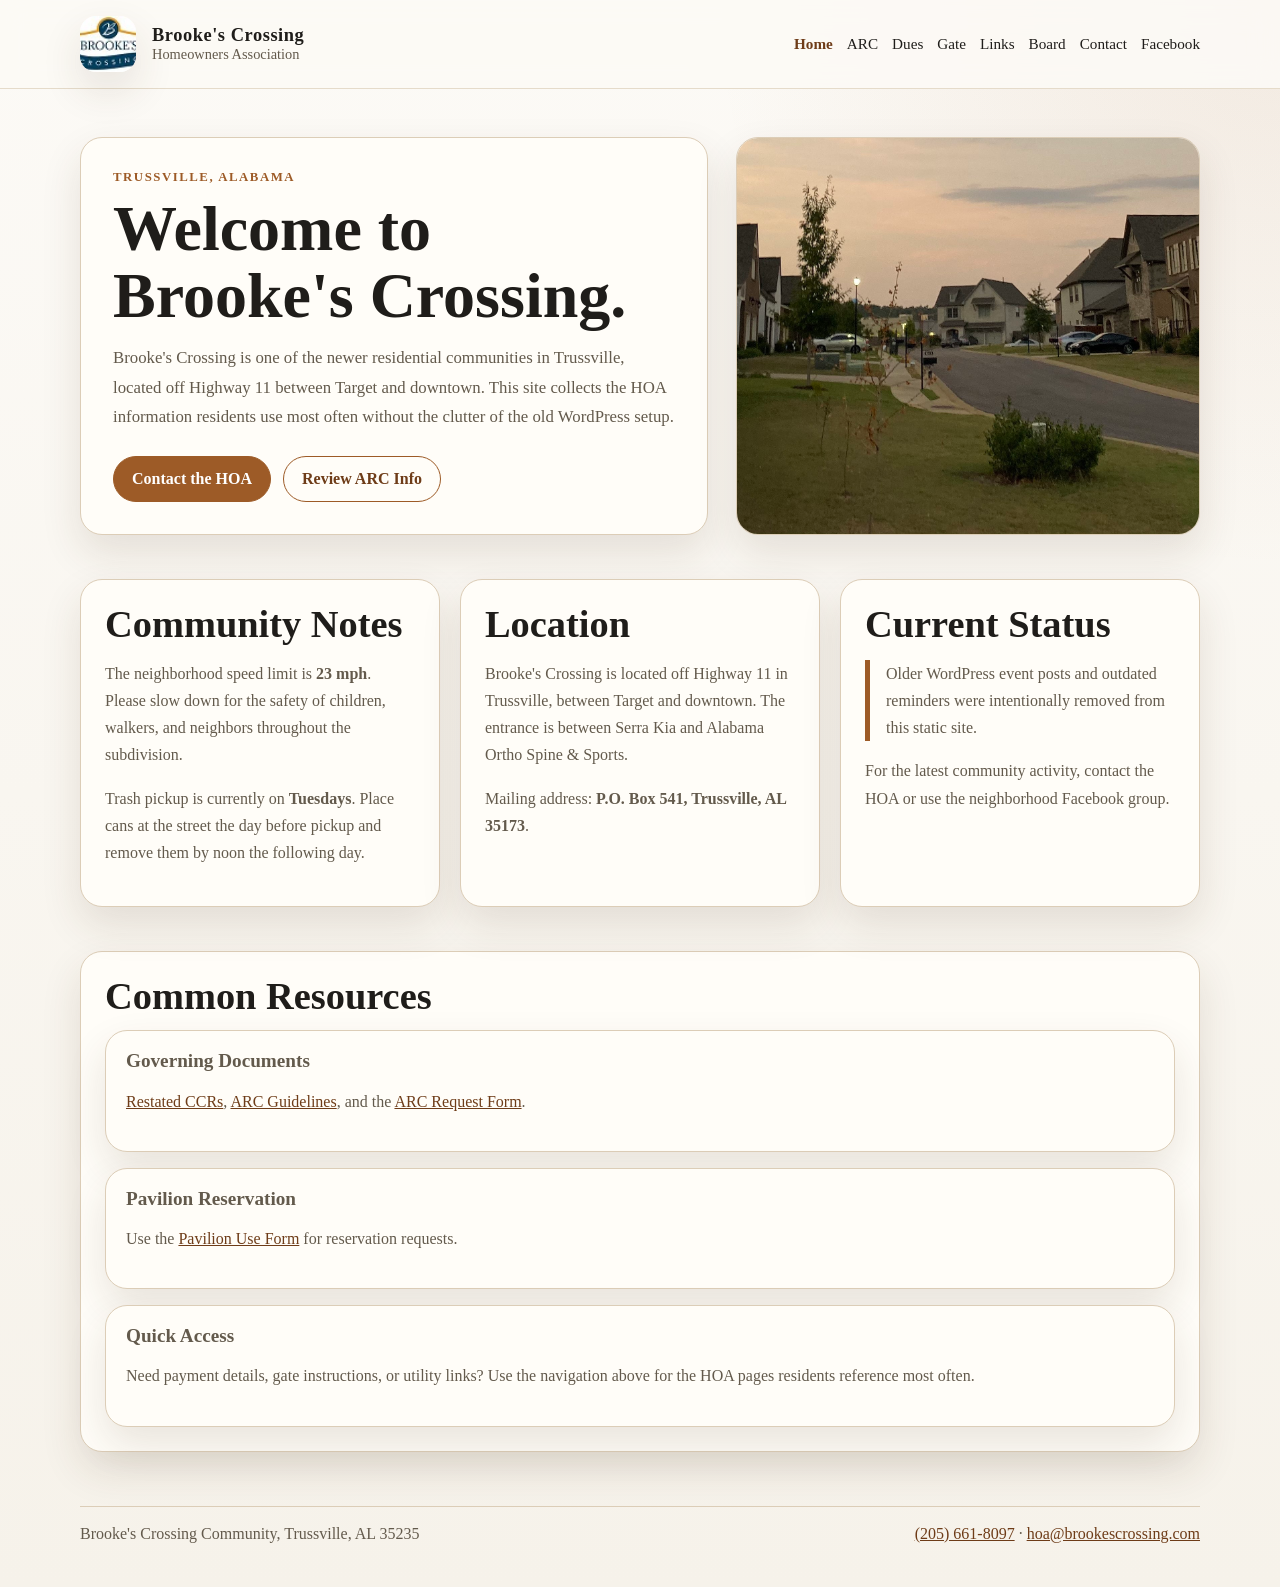
==== index.html @ 163efa64 ""Add new static site for Brooke's Crossing HOA with organized content for ARC, dues, gate, board, an" ====
<!doctype html>
<html lang="en">
  <head>
    <meta charset="utf-8">
    <meta name="viewport" content="width=device-width, initial-scale=1">
    <title>Brooke's Crossing HOA</title>
    <meta name="description" content="Brooke's Crossing Homeowners Association in Trussville, Alabama.">
    <link rel="stylesheet" href="/assets/site.css">
  </head>
  <body>
    <header class="site-header">
      <div class="shell">
        <a class="brand" href="/" aria-label="Brooke's Crossing home">
          <img class="brand-mark" src="/assets/images/logo-small.jpg" alt="Brooke's Crossing logo">
          <span class="brand-copy">
            <strong>Brooke's Crossing</strong>
            <span>Homeowners Association</span>
          </span>
        </a>
        <nav class="site-nav" aria-label="Primary">
          <a href="/" aria-current="page">Home</a>
          <a href="/about/arc/">ARC</a>
          <a href="/about/dues/">Dues</a>
          <a href="/about/gate/">Gate</a>
          <a href="/about/links/">Links</a>
          <a href="/board/">Board</a>
          <a href="/contact/">Contact</a>
          <a href="https://www.facebook.com/groups/brookescrossing/">Facebook</a>
        </nav>
      </div>
    </header>

    <main>
      <section class="hero">
        <div class="shell hero-grid">
          <div class="hero-copy">
            <p class="eyebrow">Trussville, Alabama</p>
            <h1>Welcome to Brooke's Crossing.</h1>
            <p class="lead">Brooke's Crossing is one of the newer residential communities in Trussville, located off Highway 11 between Target and downtown. This site collects the HOA information residents use most often without the clutter of the old WordPress setup.</p>
            <div class="button-row">
              <a class="button button-primary" href="/contact/">Contact the HOA</a>
              <a class="button button-secondary" href="/about/arc/">Review ARC Info</a>
            </div>
          </div>
          <div class="hero-image">
            <img src="/assets/images/hero.jpg" alt="Entrance view of Brooke's Crossing">
          </div>
        </div>
      </section>

      <section class="section">
        <div class="shell section-grid">
          <article class="panel">
            <h2>Community Notes</h2>
            <p>The neighborhood speed limit is <strong>23 mph</strong>. Please slow down for the safety of children, walkers, and neighbors throughout the subdivision.</p>
            <p>Trash pickup is currently on <strong>Tuesdays</strong>. Place cans at the street the day before pickup and remove them by noon the following day.</p>
          </article>
          <article class="panel">
            <h2>Location</h2>
            <p>Brooke's Crossing is located off Highway 11 in Trussville, between Target and downtown. The entrance is between Serra Kia and Alabama Ortho Spine &amp; Sports.</p>
            <p>Mailing address: <strong>P.O. Box 541, Trussville, AL 35173</strong>.</p>
          </article>
          <article class="panel">
            <h2>Current Status</h2>
            <p class="notice">Older WordPress event posts and outdated reminders were intentionally removed from this static site.</p>
            <p>For the latest community activity, contact the HOA or use the neighborhood Facebook group.</p>
          </article>
        </div>
      </section>

      <section class="section">
        <div class="shell">
          <article class="panel">
            <h2>Common Resources</h2>
            <ul class="resource-list">
              <li>
                <h3>Governing Documents</h3>
                <p><a href="/assets/files/ccrs.pdf">Restated CCRs</a>, <a href="/assets/files/arc-guidelines.pdf">ARC Guidelines</a>, and the <a href="/assets/files/arc-request-form.pdf">ARC Request Form</a>.</p>
              </li>
              <li>
                <h3>Pavilion Reservation</h3>
                <p>Use the <a href="/assets/files/pavilion-use-form.pdf">Pavilion Use Form</a> for reservation requests.</p>
              </li>
              <li>
                <h3>Quick Access</h3>
                <p>Need payment details, gate instructions, or utility links? Use the navigation above for the HOA pages residents reference most often.</p>
              </li>
            </ul>
          </article>
        </div>
      </section>
    </main>

    <footer class="site-footer">
      <div class="shell">
        <div>Brooke's Crossing Community, Trussville, AL 35235</div>
        <div><a href="tel:2056618097">(205) 661-8097</a> · <a href="mailto:hoa@brookescrossing.com">hoa@brookescrossing.com</a></div>
      </div>
    </footer>
  </body>
</html>
---- assets/site.css ----
:root {
  --bg: #f6f2ea;
  --surface: #fffdf8;
  --surface-alt: #efe6d7;
  --text: #1f1d1a;
  --muted: #635a4c;
  --accent: #9d5b27;
  --accent-dark: #6e3c18;
  --border: #dccdb7;
  --shadow: 0 18px 40px rgba(78, 52, 28, 0.12);
  --radius: 22px;
  --content-width: 1120px;
}

* {
  box-sizing: border-box;
}

html {
  scroll-behavior: smooth;
}

body {
  margin: 0;
  font-family: Georgia, "Times New Roman", serif;
  color: var(--text);
  background:
    radial-gradient(circle at top right, rgba(157, 91, 39, 0.1), transparent 28%),
    linear-gradient(180deg, #fcfaf6 0%, var(--bg) 100%);
}

a {
  color: var(--accent-dark);
}

img {
  display: block;
  max-width: 100%;
}

.shell {
  width: min(calc(100% - 32px), var(--content-width));
  margin: 0 auto;
}

.site-header {
  position: sticky;
  top: 0;
  z-index: 10;
  backdrop-filter: blur(14px);
  background: rgba(252, 250, 246, 0.9);
  border-bottom: 1px solid rgba(220, 205, 183, 0.7);
}

.site-header .shell {
  display: flex;
  align-items: center;
  justify-content: space-between;
  gap: 24px;
  padding: 16px 0;
}

.brand {
  display: flex;
  align-items: center;
  gap: 16px;
  color: inherit;
  text-decoration: none;
}

.brand-mark {
  width: 56px;
  height: 56px;
  border-radius: 16px;
  object-fit: cover;
  box-shadow: var(--shadow);
}

.brand-copy strong,
.brand-copy span {
  display: block;
}

.brand-copy strong {
  font-size: 1.15rem;
  letter-spacing: 0.03em;
}

.brand-copy span {
  color: var(--muted);
  font-size: 0.9rem;
}

.site-nav {
  display: flex;
  flex-wrap: wrap;
  justify-content: flex-end;
  gap: 14px;
}

.site-nav a {
  color: var(--text);
  text-decoration: none;
  font-size: 0.95rem;
}

.site-nav a[aria-current="page"] {
  color: var(--accent-dark);
  font-weight: 700;
}

.hero {
  padding: 48px 0 28px;
}

.hero-grid {
  display: grid;
  grid-template-columns: 1.15fr 0.85fr;
  gap: 28px;
  align-items: stretch;
}

.hero-copy,
.hero-image,
.panel,
.board-card,
.resource-list li {
  border: 1px solid var(--border);
  border-radius: var(--radius);
  background: var(--surface);
  box-shadow: var(--shadow);
}

.hero-copy {
  padding: 32px;
}

.eyebrow {
  margin: 0 0 10px;
  color: var(--accent);
  font-size: 0.8rem;
  font-weight: 700;
  letter-spacing: 0.12em;
  text-transform: uppercase;
}

h1,
h2,
h3 {
  margin: 0 0 14px;
  line-height: 1.05;
}

h1 {
  font-size: clamp(2.3rem, 5vw, 4.7rem);
}

h2 {
  font-size: clamp(1.6rem, 3vw, 2.4rem);
}

h3 {
  font-size: 1.2rem;
}

.lead {
  margin: 0 0 18px;
  color: var(--muted);
  font-size: 1.05rem;
  line-height: 1.75;
}

.button-row {
  display: flex;
  flex-wrap: wrap;
  gap: 12px;
  margin-top: 24px;
}

.button {
  display: inline-flex;
  align-items: center;
  justify-content: center;
  min-height: 46px;
  padding: 0 18px;
  border-radius: 999px;
  border: 1px solid var(--accent);
  text-decoration: none;
  font-weight: 700;
}

.button-primary {
  color: #fff;
  background: var(--accent);
}

.button-secondary {
  color: var(--accent-dark);
  background: transparent;
}

.hero-image {
  min-height: 100%;
  overflow: hidden;
}

.hero-image img {
  width: 100%;
  height: 100%;
  object-fit: cover;
}

.section {
  padding: 16px 0 28px;
}

.section-grid {
  display: grid;
  grid-template-columns: repeat(3, minmax(0, 1fr));
  gap: 20px;
}

.panel {
  padding: 24px;
}

.panel p,
.panel li,
.page-copy p,
.page-copy li {
  color: var(--muted);
  line-height: 1.7;
}

.notice {
  border-left: 5px solid var(--accent);
  padding-left: 16px;
}

.resource-list {
  list-style: none;
  padding: 0;
  margin: 0;
  display: grid;
  gap: 16px;
}

.resource-list li {
  padding: 20px;
}

.page-hero {
  padding: 42px 0 10px;
}

.page-hero .panel {
  display: grid;
  grid-template-columns: 280px 1fr;
  gap: 24px;
  align-items: center;
}

.page-copy {
  display: grid;
  gap: 20px;
}

.board-grid {
  display: grid;
  grid-template-columns: repeat(2, minmax(0, 1fr));
  gap: 20px;
}

.board-card {
  padding: 20px;
  display: grid;
  grid-template-columns: 120px 1fr;
  gap: 18px;
}

.board-card img,
.board-placeholder {
  width: 120px;
  height: 120px;
  border-radius: 18px;
  object-fit: cover;
  background: var(--surface-alt);
}

.board-placeholder {
  display: grid;
  place-items: center;
  color: var(--accent-dark);
  font-size: 2rem;
  font-weight: 700;
}

.role {
  margin: 0 0 8px;
  color: var(--accent);
  font-size: 0.82rem;
  font-weight: 700;
  letter-spacing: 0.08em;
  text-transform: uppercase;
}

.contact-grid {
  display: grid;
  grid-template-columns: 1.1fr 0.9fr;
  gap: 20px;
}

.contact-list {
  display: grid;
  gap: 14px;
}

.contact-list div {
  padding-bottom: 14px;
  border-bottom: 1px solid var(--border);
}

.contact-list div:last-child {
  border-bottom: 0;
  padding-bottom: 0;
}

.map-frame {
  width: 100%;
  min-height: 340px;
  border: 0;
  border-radius: 18px;
}

.site-footer {
  padding: 26px 0 44px;
  color: var(--muted);
}

.site-footer .shell {
  display: flex;
  flex-wrap: wrap;
  justify-content: space-between;
  gap: 14px;
  padding-top: 18px;
  border-top: 1px solid var(--border);
}

@media (max-width: 900px) {
  .hero-grid,
  .page-hero .panel,
  .section-grid,
  .contact-grid,
  .board-grid,
  .board-card {
    grid-template-columns: 1fr;
  }

  .site-header .shell {
    align-items: flex-start;
    flex-direction: column;
  }

  .site-nav {
    justify-content: flex-start;
  }
}
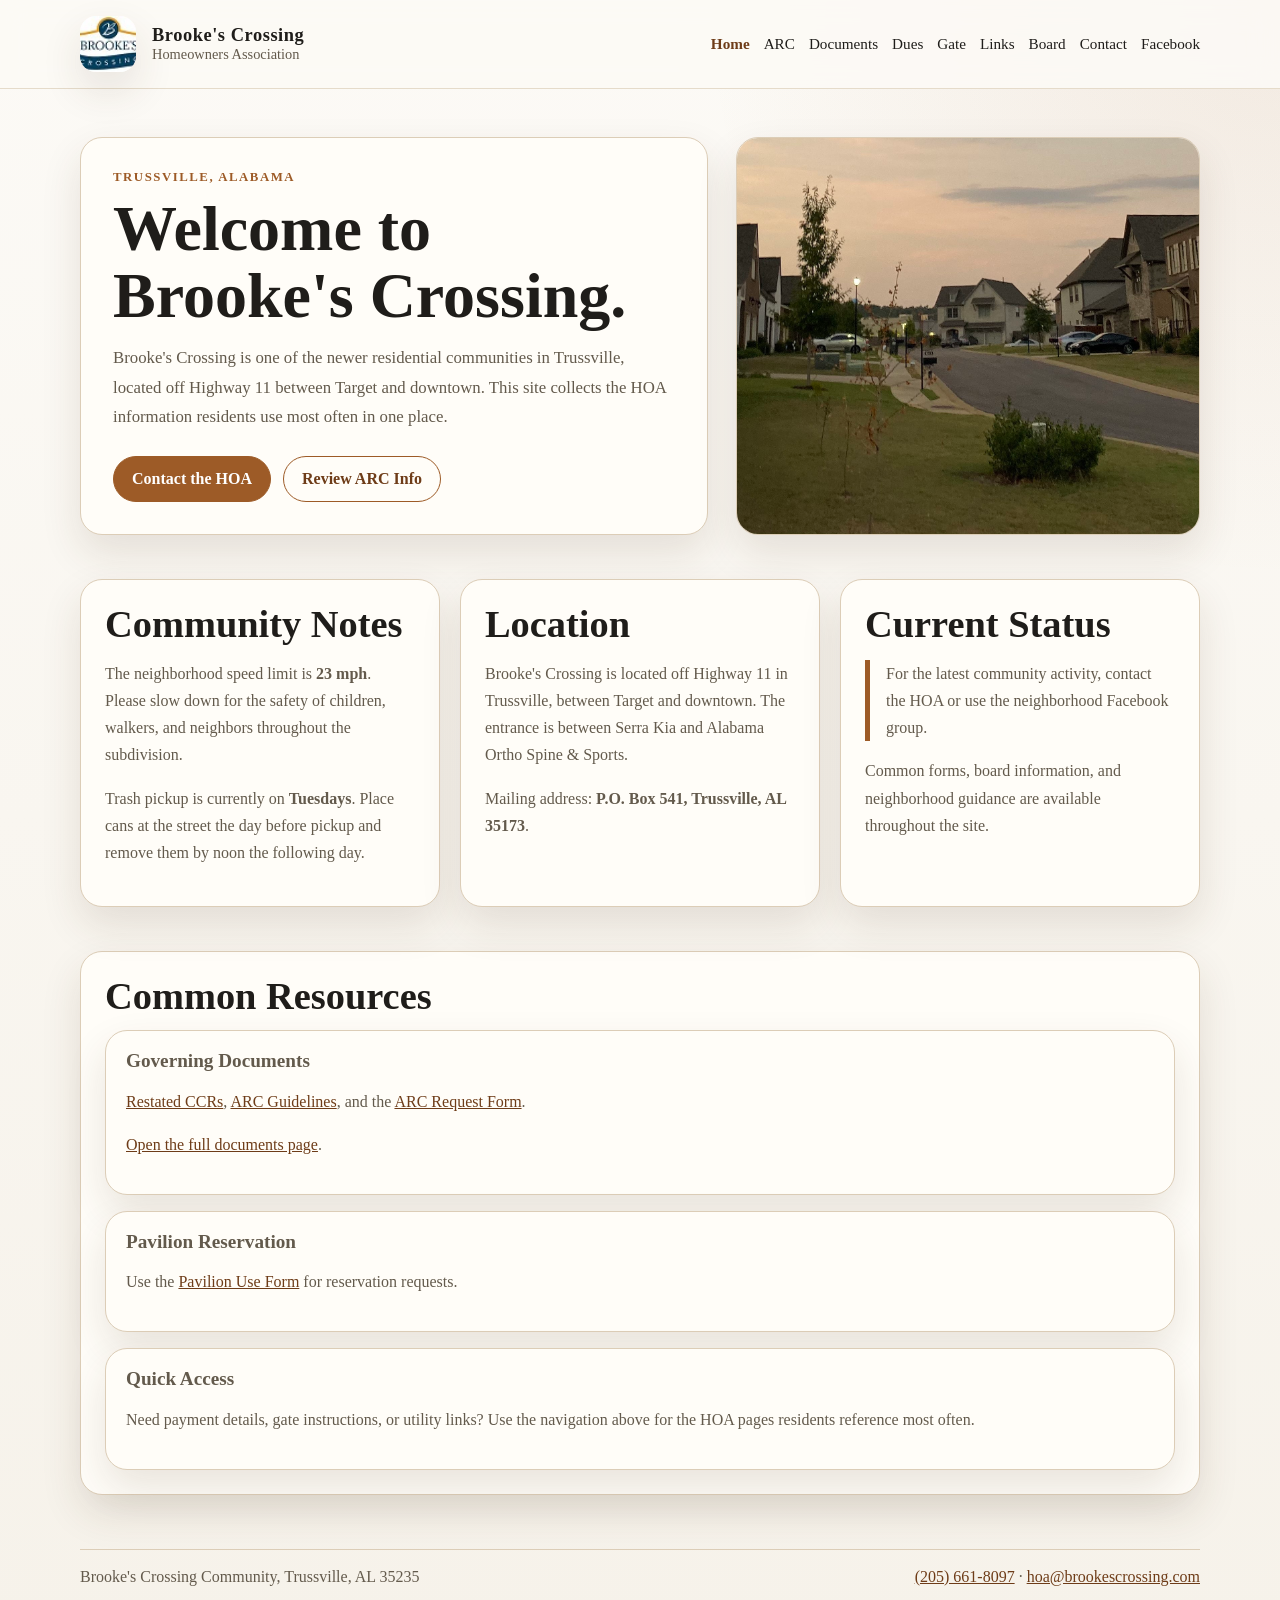
==== commit 4bc218c9: ""Add documents page with downloadable HOA forms and update navigation links site-wide to include the" ====
--- a/index.html
+++ b/index.html
@@ -20,6 +20,7 @@
         <nav class="site-nav" aria-label="Primary">
           <a href="/" aria-current="page">Home</a>
           <a href="/about/arc/">ARC</a>
+          <a href="/documents/">Documents</a>
           <a href="/about/dues/">Dues</a>
           <a href="/about/gate/">Gate</a>
           <a href="/about/links/">Links</a>
@@ -36,7 +37,7 @@
           <div class="hero-copy">
             <p class="eyebrow">Trussville, Alabama</p>
             <h1>Welcome to Brooke's Crossing.</h1>
-            <p class="lead">Brooke's Crossing is one of the newer residential communities in Trussville, located off Highway 11 between Target and downtown. This site collects the HOA information residents use most often without the clutter of the old WordPress setup.</p>
+            <p class="lead">Brooke's Crossing is one of the newer residential communities in Trussville, located off Highway 11 between Target and downtown. This site collects the HOA information residents use most often in one place.</p>
             <div class="button-row">
               <a class="button button-primary" href="/contact/">Contact the HOA</a>
               <a class="button button-secondary" href="/about/arc/">Review ARC Info</a>
@@ -62,8 +63,8 @@
           </article>
           <article class="panel">
             <h2>Current Status</h2>
-            <p class="notice">Older WordPress event posts and outdated reminders were intentionally removed from this static site.</p>
-            <p>For the latest community activity, contact the HOA or use the neighborhood Facebook group.</p>
+            <p class="notice">For the latest community activity, contact the HOA or use the neighborhood Facebook group.</p>
+            <p>Common forms, board information, and neighborhood guidance are available throughout the site.</p>
           </article>
         </div>
       </section>
@@ -76,6 +77,7 @@
               <li>
                 <h3>Governing Documents</h3>
                 <p><a href="/assets/files/ccrs.pdf">Restated CCRs</a>, <a href="/assets/files/arc-guidelines.pdf">ARC Guidelines</a>, and the <a href="/assets/files/arc-request-form.pdf">ARC Request Form</a>.</p>
+                <p><a href="/documents/">Open the full documents page</a>.</p>
               </li>
               <li>
                 <h3>Pavilion Reservation</h3>
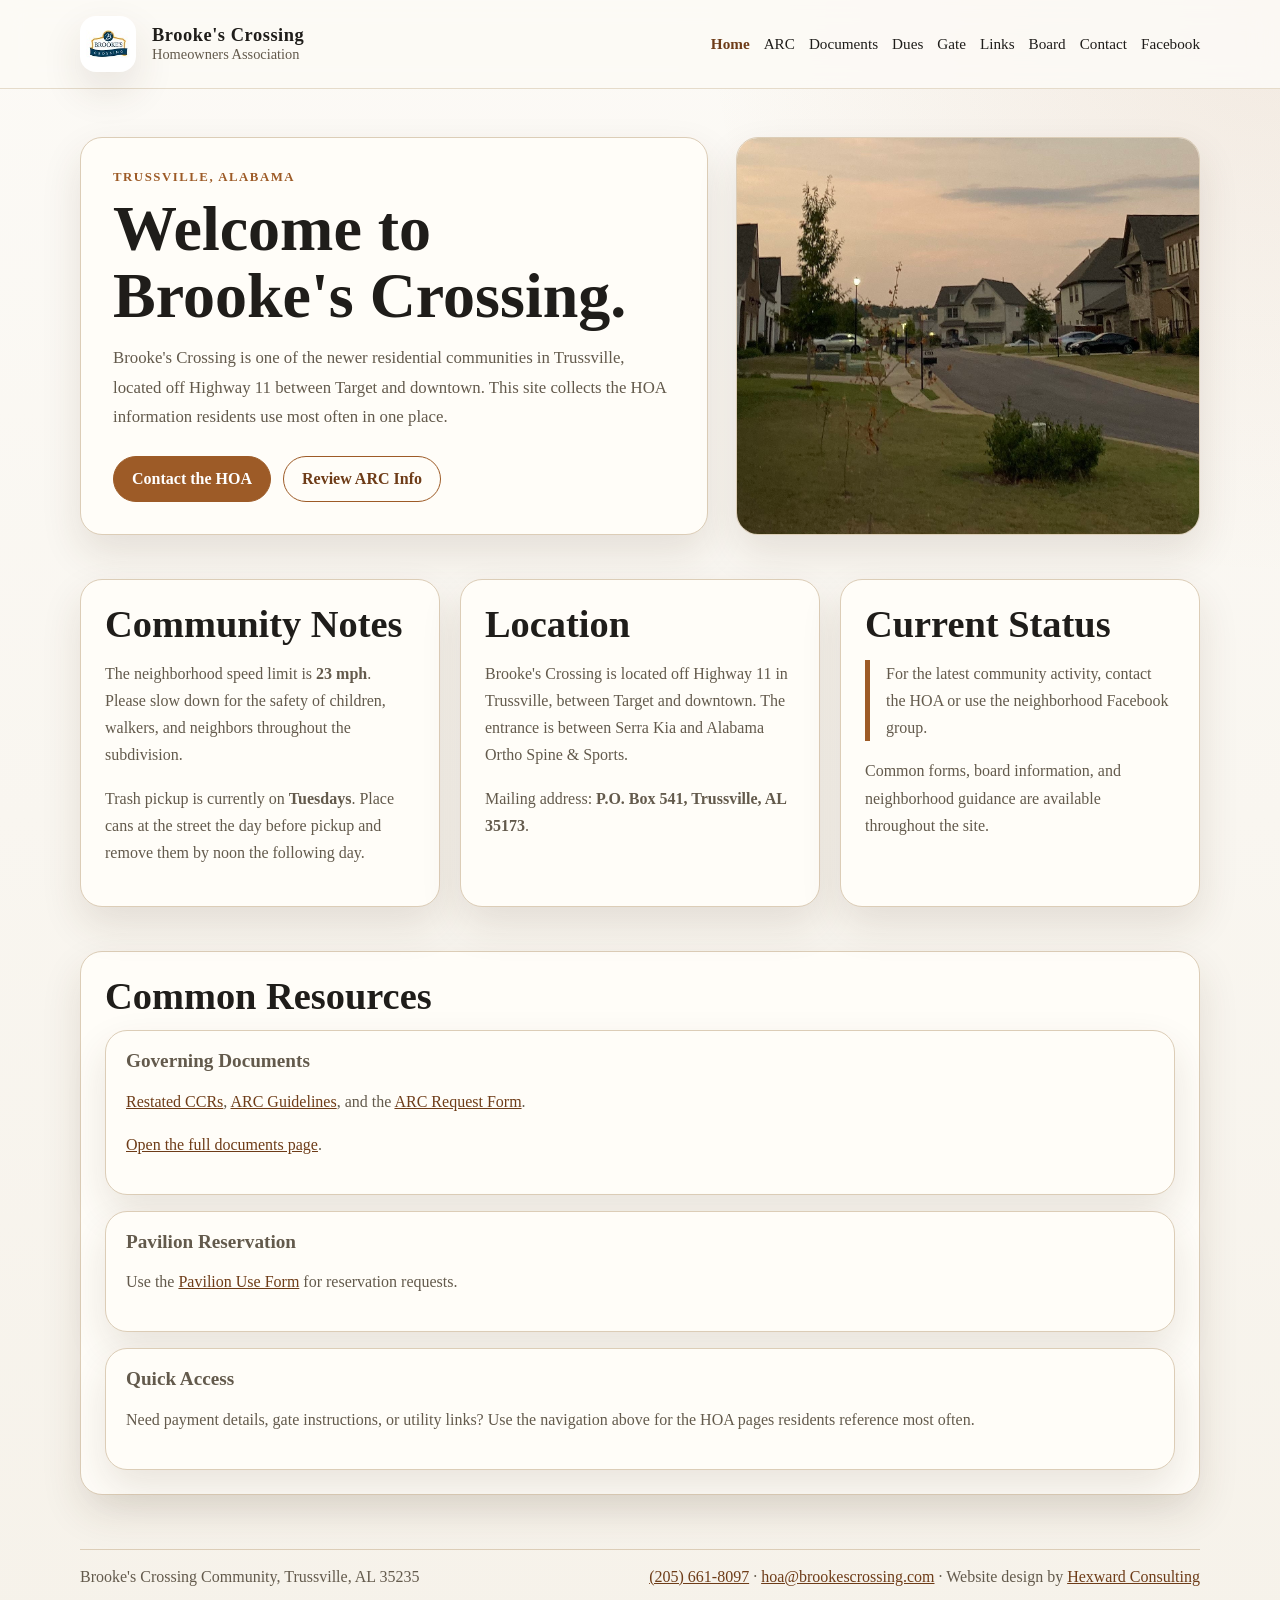
==== commit 74f8246f: ""Add credit for website design (Hexward Consulting) to footer across all pages."" ====
--- a/index.html
+++ b/index.html
@@ -96,7 +96,7 @@
     <footer class="site-footer">
       <div class="shell">
         <div>Brooke's Crossing Community, Trussville, AL 35235</div>
-        <div><a href="tel:2056618097">(205) 661-8097</a> · <a href="mailto:hoa@brookescrossing.com">hoa@brookescrossing.com</a></div>
+        <div><a href="tel:2056618097">(205) 661-8097</a> · <a href="mailto:hoa@brookescrossing.com">hoa@brookescrossing.com</a> · Website design by <a href="https://hexward.com">Hexward Consulting</a></div>
       </div>
     </footer>
   </body>
--- a/assets/site.css
+++ b/assets/site.css
@@ -72,7 +72,9 @@
   width: 56px;
   height: 56px;
   border-radius: 16px;
-  object-fit: cover;
+  object-fit: contain;
+  background: #fff;
+  padding: 6px;
   box-shadow: var(--shadow);
 }
 
